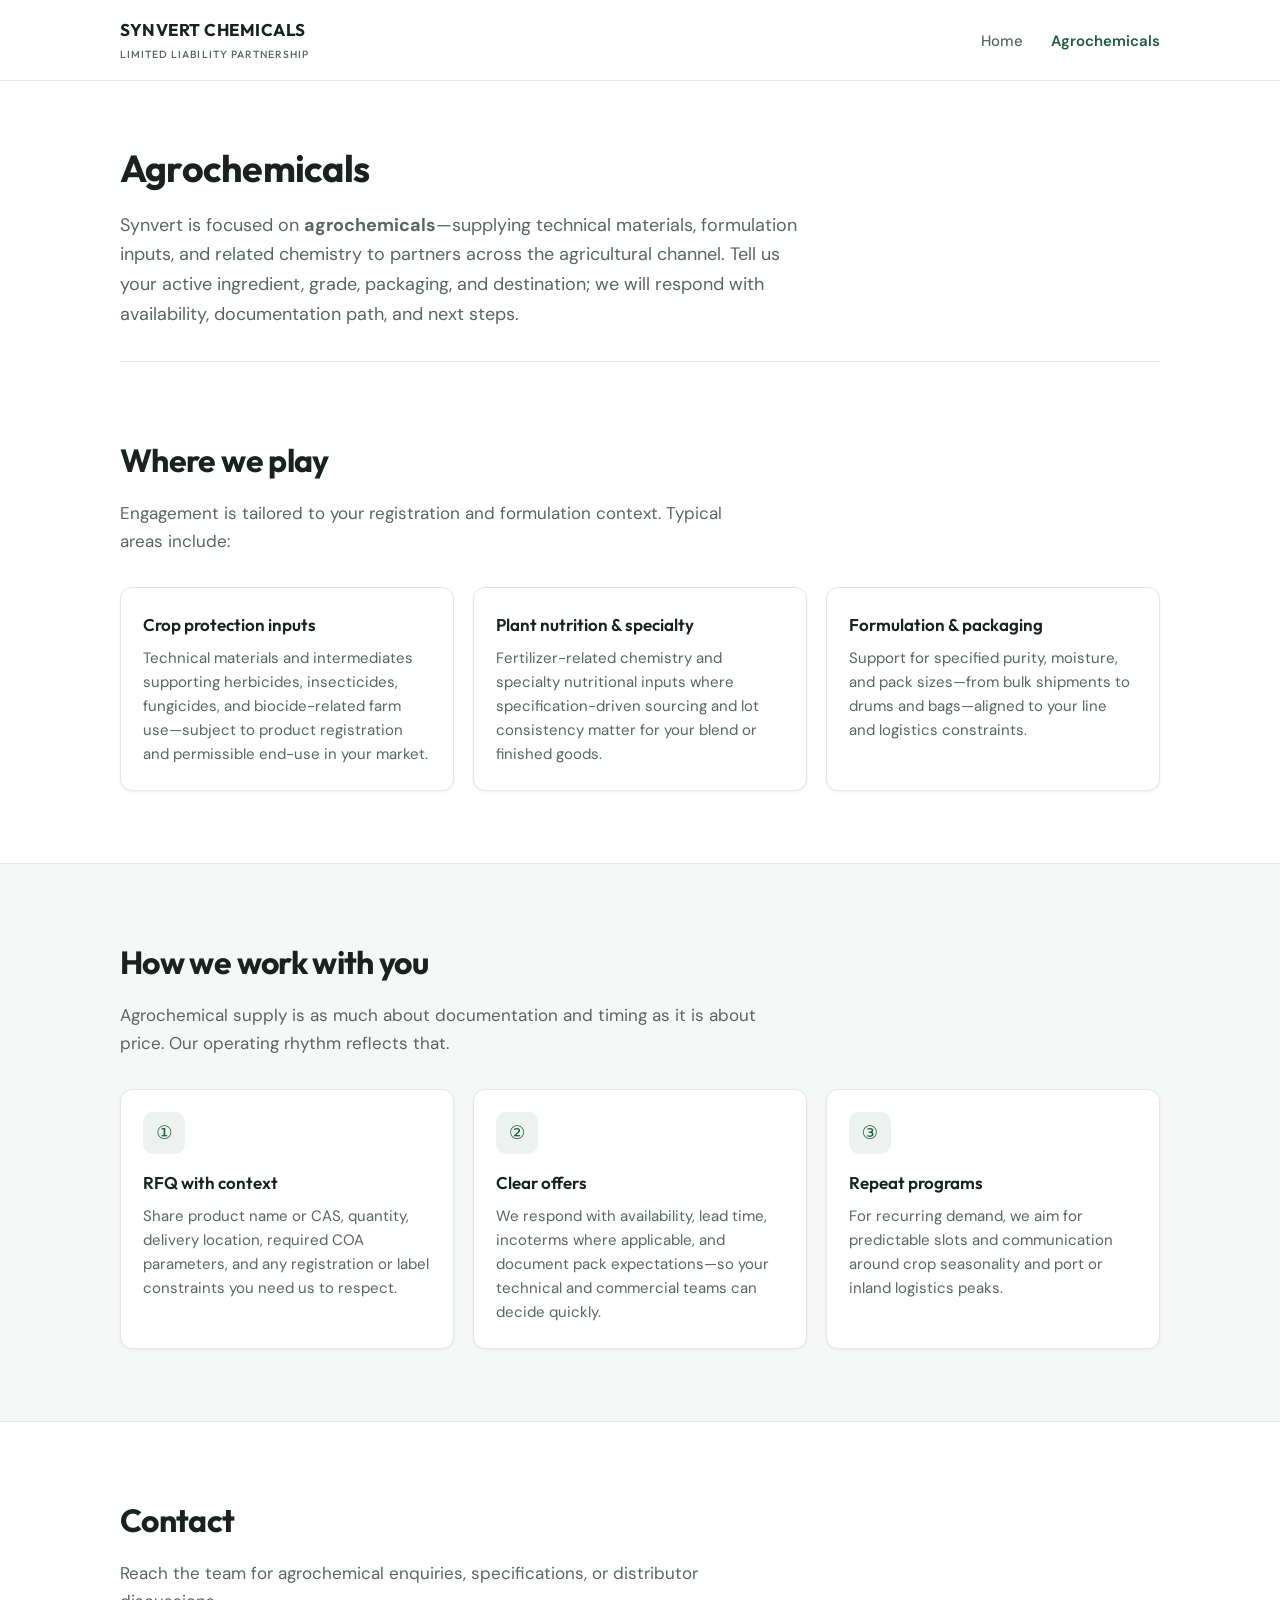
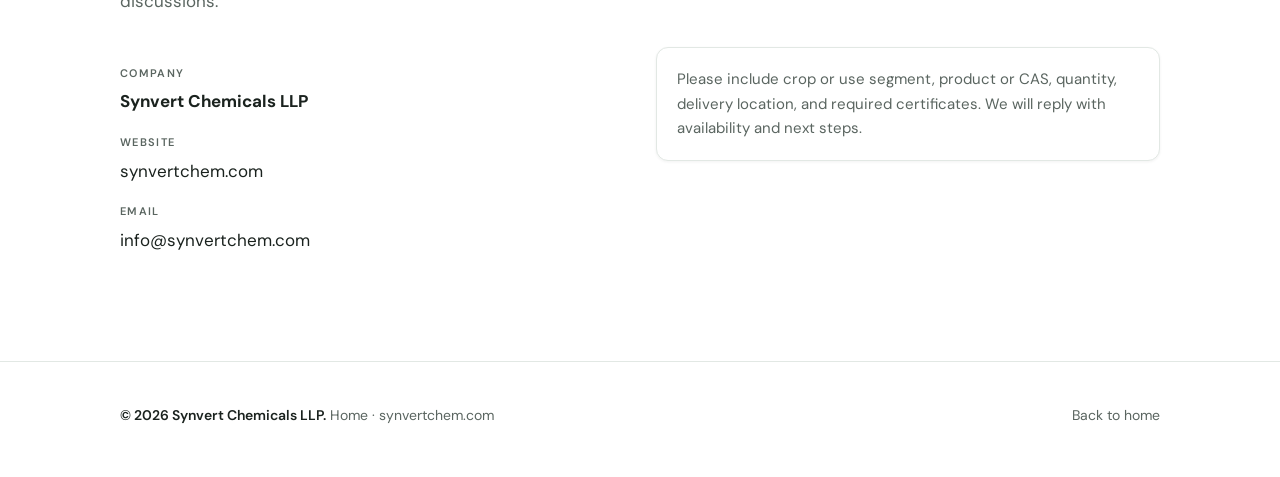
==== agrochem.html @ 607931fc "Two-page white layout with agrochemicals focus (home + agrochem) Made-with: Cursor" ====
<!DOCTYPE html>
<html lang="en">
  <head>
    <meta charset="utf-8" />
    <meta name="viewport" content="width=device-width, initial-scale=1" />
    <meta
      name="description"
      content="Synvert Chemicals LLP — agrochemical segments, capabilities, and contact."
    />
    <title>Agrochemicals | Synvert Chemicals LLP</title>
    <link rel="icon" href="favicon.svg" type="image/svg+xml" />
    <link rel="preconnect" href="https://fonts.googleapis.com" />
    <link rel="preconnect" href="https://fonts.gstatic.com" crossorigin />
    <link
      href="https://fonts.googleapis.com/css2?family=DM+Sans:ital,opsz,wght@0,9..40,400;0,9..40,500;0,9..40,600;0,9..40,700&family=Outfit:wght@500;600;700&display=swap"
      rel="stylesheet"
    />
    <link rel="stylesheet" href="css/styles.css" />
  </head>
  <body>
    <a class="sr-only" href="#main">Skip to main content</a>

    <header class="site-header">
      <div class="wrap header-inner">
        <a class="logo" href="index.html">
          SYNVERT CHEMICALS
          <span>Limited Liability Partnership</span>
        </a>
        <button
          type="button"
          class="nav-toggle"
          aria-expanded="false"
          aria-controls="site-nav"
        >
          Menu
        </button>
        <nav class="nav" id="site-nav" aria-label="Primary">
          <ul class="nav-list">
            <li><a href="index.html">Home</a></li>
            <li><a href="agrochem.html" aria-current="page">Agrochemicals</a></li>
          </ul>
        </nav>
      </div>
    </header>

    <div class="page-intro wrap">
      <h1>Agrochemicals</h1>
      <p class="lead">
        Synvert is focused on <strong>agrochemicals</strong>—supplying technical materials,
        formulation inputs, and related chemistry to partners across the agricultural
        channel. Tell us your active ingredient, grade, packaging, and destination; we will
        respond with availability, documentation path, and next steps.
      </p>
    </div>

    <main id="main">
      <section aria-labelledby="segments-heading">
        <div class="wrap">
          <h2 class="section-title" id="segments-heading">Where we play</h2>
          <p class="section-intro">
            Engagement is tailored to your registration and formulation context. Typical
            areas include:
          </p>
          <div class="cards">
            <article class="card">
              <h3>Crop protection inputs</h3>
              <p>
                Technical materials and intermediates supporting herbicides, insecticides,
                fungicides, and biocide-related farm use—subject to product registration
                and permissible end-use in your market.
              </p>
            </article>
            <article class="card">
              <h3>Plant nutrition &amp; specialty</h3>
              <p>
                Fertilizer-related chemistry and specialty nutritional inputs where
                specification-driven sourcing and lot consistency matter for your blend or
                finished goods.
              </p>
            </article>
            <article class="card">
              <h3>Formulation &amp; packaging</h3>
              <p>
                Support for specified purity, moisture, and pack sizes—from bulk shipments
                to drums and bags—aligned to your line and logistics constraints.
              </p>
            </article>
          </div>
        </div>
      </section>

      <section class="bg-alt" aria-labelledby="ops-heading">
        <div class="wrap">
          <h2 class="section-title" id="ops-heading">How we work with you</h2>
          <p class="section-intro">
            Agrochemical supply is as much about documentation and timing as it is about
            price. Our operating rhythm reflects that.
          </p>
          <div class="cards">
            <article class="card">
              <div class="card-icon" aria-hidden="true">①</div>
              <h3>RFQ with context</h3>
              <p>
                Share product name or CAS, quantity, delivery location, required COA
                parameters, and any registration or label constraints you need us to
                respect.
              </p>
            </article>
            <article class="card">
              <div class="card-icon" aria-hidden="true">②</div>
              <h3>Clear offers</h3>
              <p>
                We respond with availability, lead time, incoterms where applicable, and
                document pack expectations—so your technical and commercial teams can
                decide quickly.
              </p>
            </article>
            <article class="card">
              <div class="card-icon" aria-hidden="true">③</div>
              <h3>Repeat programs</h3>
              <p>
                For recurring demand, we aim for predictable slots and communication
                around crop seasonality and port or inland logistics peaks.
              </p>
            </article>
          </div>
        </div>
      </section>

      <section id="contact" aria-labelledby="contact-heading">
        <div class="wrap">
          <h2 class="section-title" id="contact-heading">Contact</h2>
          <p class="section-intro">
            Reach the team for agrochemical enquiries, specifications, or distributor
            discussions.
          </p>
          <div class="contact-box">
            <dl class="contact-details">
              <div>
                <dt>Company</dt>
                <dd><strong>Synvert Chemicals LLP</strong></dd>
              </div>
              <div>
                <dt>Website</dt>
                <dd>
                  <a href="https://synvertchem.com">synvertchem.com</a>
                </dd>
              </div>
              <div>
                <dt>Email</dt>
                <dd>
                  <a href="mailto:info@synvertchem.com">info@synvertchem.com</a>
                </dd>
              </div>
            </dl>
            <p class="contact-note">
              Please include crop or use segment, product or CAS, quantity, delivery
              location, and required certificates. We will reply with availability and next
              steps.
            </p>
          </div>
        </div>
      </section>
    </main>

    <footer class="site-footer">
      <div class="wrap footer-inner">
        <p>
          <strong>© <span id="year"></span> Synvert Chemicals LLP.</strong>
          <a href="index.html">Home</a>
          · <a href="https://synvertchem.com">synvertchem.com</a>
        </p>
        <p><a href="index.html">Back to home</a></p>
      </div>
    </footer>

    <script>
      document.getElementById("year").textContent = new Date().getFullYear();
    </script>
    <script src="js/main.js" defer></script>
  </body>
</html>
---- css/styles.css ----
/* Synvert Chemicals LLP — white layout, two-page site */

:root {
  --bg: #ffffff;
  --bg-subtle: #f6f8f7;
  --surface: #ffffff;
  --border: #e2e8e4;
  --text: #1a221e;
  --text-muted: #5a6560;
  --accent: #1f5c3f;
  --accent-hover: #16472f;
  --accent-soft: rgba(31, 92, 63, 0.08);
  --font: "DM Sans", system-ui, sans-serif;
  --font-display: "Outfit", var(--font);
  --radius: 12px;
  --shadow: 0 1px 3px rgba(26, 34, 30, 0.06);
  --shadow-lg: 0 20px 50px rgba(26, 34, 30, 0.08);
  --max: 1040px;
}

*,
*::before,
*::after {
  box-sizing: border-box;
}

html {
  scroll-behavior: smooth;
}

body {
  margin: 0;
  font-family: var(--font);
  font-size: 1.0625rem;
  line-height: 1.65;
  color: var(--text);
  background: var(--bg);
  -webkit-font-smoothing: antialiased;
}

a {
  color: var(--accent);
  text-decoration: none;
}

a:hover {
  text-decoration: underline;
}

img {
  max-width: 100%;
  height: auto;
  display: block;
}

.sr-only {
  position: absolute;
  width: 1px;
  height: 1px;
  padding: 0;
  margin: -1px;
  overflow: hidden;
  clip: rect(0, 0, 0, 0);
  white-space: nowrap;
  border: 0;
}

.wrap {
  width: min(100% - 2.5rem, var(--max));
  margin-inline: auto;
}

/* Header */
.site-header {
  position: sticky;
  top: 0;
  z-index: 100;
  background: rgba(255, 255, 255, 0.92);
  backdrop-filter: blur(10px);
  border-bottom: 1px solid var(--border);
}

.header-inner {
  display: flex;
  align-items: center;
  justify-content: space-between;
  padding: 1rem 0;
  gap: 1.5rem;
  position: relative;
}

.logo {
  font-family: var(--font-display);
  font-weight: 700;
  font-size: 1.0625rem;
  letter-spacing: 0.03em;
  color: var(--text);
  text-decoration: none;
}

.logo:hover {
  text-decoration: none;
  color: var(--accent);
}

.logo span {
  display: block;
  font-size: 0.65rem;
  font-weight: 500;
  letter-spacing: 0.1em;
  color: var(--text-muted);
  margin-top: 0.15rem;
  text-transform: uppercase;
}

.nav-toggle {
  display: none;
  background: var(--bg);
  border: 1px solid var(--border);
  color: var(--text);
  padding: 0.5rem 0.75rem;
  border-radius: 8px;
  cursor: pointer;
  font-size: 0.875rem;
}

.nav-list {
  display: flex;
  gap: 1.75rem;
  list-style: none;
  margin: 0;
  padding: 0;
  align-items: center;
}

.nav-list a {
  color: var(--text-muted);
  font-size: 0.9375rem;
  font-weight: 500;
  text-decoration: none;
}

.nav-list a:hover {
  color: var(--text);
}

.nav-list a[aria-current="page"] {
  color: var(--accent);
  font-weight: 600;
}

@media (max-width: 768px) {
  .nav-toggle {
    display: block;
  }

  .nav {
    position: absolute;
    top: 100%;
    left: 0;
    right: 0;
    background: var(--bg);
    border-bottom: 1px solid var(--border);
    padding: 1rem 1.25rem 1.25rem;
    display: none;
    box-shadow: var(--shadow-lg);
  }

  .nav.is-open {
    display: block;
  }

  .nav-list {
    flex-direction: column;
    gap: 1rem;
    align-items: flex-start;
  }
}

/* Hero */
.hero {
  padding: clamp(3.5rem, 8vw, 5rem) 0 clamp(3rem, 6vw, 4.5rem);
  background: var(--bg);
  border-bottom: 1px solid var(--border);
}

.hero-grid {
  display: grid;
  grid-template-columns: 1fr;
  gap: 2.5rem;
  align-items: start;
}

@media (min-width: 880px) {
  .hero-grid {
    grid-template-columns: 1.15fr 0.85fr;
    gap: 3.5rem;
    align-items: center;
  }
}

.hero-badge {
  display: inline-block;
  font-size: 0.6875rem;
  font-weight: 600;
  letter-spacing: 0.16em;
  text-transform: uppercase;
  color: var(--accent);
  background: var(--accent-soft);
  padding: 0.45rem 0.9rem;
  border-radius: 999px;
  margin-bottom: 1.25rem;
}

.hero h1 {
  font-family: var(--font-display);
  font-weight: 700;
  font-size: clamp(2rem, 4.5vw, 2.85rem);
  line-height: 1.18;
  letter-spacing: -0.02em;
  margin: 0 0 1.25rem;
  color: var(--text);
}

.hero-lead {
  font-size: 1.125rem;
  color: var(--text-muted);
  max-width: 38ch;
  margin: 0 0 1.75rem;
}

.hero-cta {
  display: flex;
  flex-wrap: wrap;
  gap: 0.875rem;
  align-items: center;
}

.btn {
  display: inline-flex;
  align-items: center;
  justify-content: center;
  padding: 0.8rem 1.45rem;
  font-family: inherit;
  font-size: 0.9375rem;
  font-weight: 600;
  border-radius: 10px;
  border: none;
  cursor: pointer;
  text-decoration: none;
  transition: background 0.15s ease, color 0.15s ease, box-shadow 0.15s ease;
}

.btn:active {
  transform: scale(0.99);
}

.btn-primary {
  background: var(--accent);
  color: #fff;
  box-shadow: var(--shadow);
}

.btn-primary:hover {
  text-decoration: none;
  background: var(--accent-hover);
  box-shadow: 0 4px 14px rgba(31, 92, 63, 0.22);
}

.btn-ghost {
  background: transparent;
  color: var(--text);
  border: 1px solid var(--border);
}

.btn-ghost:hover {
  text-decoration: none;
  border-color: var(--text-muted);
  background: var(--bg-subtle);
}

.hero-card {
  background: var(--surface);
  border: 1px solid var(--border);
  border-radius: var(--radius);
  padding: 1.5rem 1.5rem 1.65rem;
  box-shadow: var(--shadow-lg);
}

.hero-card h2 {
  font-family: var(--font-display);
  font-size: 0.8125rem;
  font-weight: 600;
  margin: 0 0 1rem;
  color: var(--text-muted);
  text-transform: uppercase;
  letter-spacing: 0.1em;
}

.stat-row {
  display: grid;
  grid-template-columns: repeat(3, 1fr);
  gap: 0.75rem;
  text-align: center;
}

.stat {
  padding: 0.85rem 0.5rem;
  background: var(--bg-subtle);
  border-radius: 8px;
  border: 1px solid var(--border);
}

.stat strong {
  display: block;
  font-family: var(--font-display);
  font-size: 1.125rem;
  color: var(--accent);
  margin-bottom: 0.35rem;
}

.stat span {
  font-size: 0.6875rem;
  color: var(--text-muted);
  line-height: 1.35;
}

/* Sections */
section {
  padding: clamp(3rem, 7vw, 4.5rem) 0;
}

.section-title {
  font-family: var(--font-display);
  font-size: clamp(1.6rem, 2.8vw, 2rem);
  font-weight: 700;
  letter-spacing: -0.02em;
  margin: 0 0 0.75rem;
  color: var(--text);
}

.section-intro {
  color: var(--text-muted);
  max-width: 54ch;
  margin: 0 0 2rem;
}

.bg-alt {
  background: var(--bg-subtle);
  border-block: 1px solid var(--border);
}

/* Cards */
.cards {
  display: grid;
  grid-template-columns: repeat(auto-fit, minmax(240px, 1fr));
  gap: 1.15rem;
}

.card {
  background: var(--surface);
  border: 1px solid var(--border);
  border-radius: var(--radius);
  padding: 1.4rem 1.4rem 1.5rem;
  box-shadow: var(--shadow);
  transition: border-color 0.2s ease, box-shadow 0.2s ease;
}

.card:hover {
  border-color: rgba(31, 92, 63, 0.25);
  box-shadow: 0 8px 28px rgba(26, 34, 30, 0.07);
}

.card-icon {
  width: 42px;
  height: 42px;
  border-radius: 10px;
  background: var(--accent-soft);
  color: var(--accent);
  display: flex;
  align-items: center;
  justify-content: center;
  font-size: 1.15rem;
  margin-bottom: 0.9rem;
}

.card h3 {
  font-family: var(--font-display);
  font-size: 1.0625rem;
  font-weight: 600;
  margin: 0 0 0.45rem;
  color: var(--text);
}

.card p {
  margin: 0;
  font-size: 0.9375rem;
  color: var(--text-muted);
  line-height: 1.6;
}

/* Page intro (second page) */
.page-intro {
  padding: clamp(2.5rem, 6vw, 3.5rem) 0 0;
  border-bottom: 1px solid var(--border);
}

.page-intro h1 {
  font-family: var(--font-display);
  font-size: clamp(1.85rem, 3.5vw, 2.35rem);
  font-weight: 700;
  letter-spacing: -0.02em;
  margin: 0 0 0.75rem;
}

.page-intro .lead {
  font-size: 1.125rem;
  color: var(--text-muted);
  max-width: 58ch;
  margin: 0 0 2rem;
}

/* Contact */
.contact-box {
  display: grid;
  gap: 2rem;
}

@media (min-width: 768px) {
  .contact-box {
    grid-template-columns: 1fr 1fr;
    align-items: start;
  }
}

.contact-details dt {
  font-size: 0.6875rem;
  font-weight: 600;
  letter-spacing: 0.12em;
  text-transform: uppercase;
  color: var(--text-muted);
  margin-bottom: 0.35rem;
}

.contact-details dd {
  margin: 0 0 1.1rem;
  font-size: 1.0625rem;
}

.contact-details a {
  color: var(--text);
}

.contact-details a:hover {
  color: var(--accent);
}

.contact-note {
  font-size: 0.9375rem;
  color: var(--text-muted);
  margin: 0;
  padding: 1.2rem 1.25rem;
  background: var(--surface);
  border-radius: var(--radius);
  border: 1px solid var(--border);
  box-shadow: var(--shadow);
}

/* CTA band */
.cta-band {
  background: var(--accent);
  color: #fff;
  padding: clamp(2rem, 5vw, 2.75rem) 0;
  text-align: center;
}

.cta-band h2 {
  font-family: var(--font-display);
  font-size: clamp(1.35rem, 2.5vw, 1.65rem);
  font-weight: 700;
  margin: 0 0 0.5rem;
}

.cta-band p {
  margin: 0 0 1.25rem;
  opacity: 0.92;
  font-size: 1rem;
}

.cta-band .btn-primary {
  background: #fff;
  color: var(--accent);
}

.cta-band .btn-primary:hover {
  background: var(--bg-subtle);
  color: var(--accent-hover);
}

/* Footer */
.site-footer {
  padding: 1.75rem 0 2.25rem;
  border-top: 1px solid var(--border);
  font-size: 0.875rem;
  color: var(--text-muted);
  background: var(--bg);
}

.footer-inner {
  display: flex;
  flex-wrap: wrap;
  gap: 1rem;
  justify-content: space-between;
  align-items: center;
}

.site-footer strong {
  color: var(--text);
  font-weight: 600;
}

.site-footer a {
  color: var(--text-muted);
}

.site-footer a:hover {
  color: var(--accent);
}
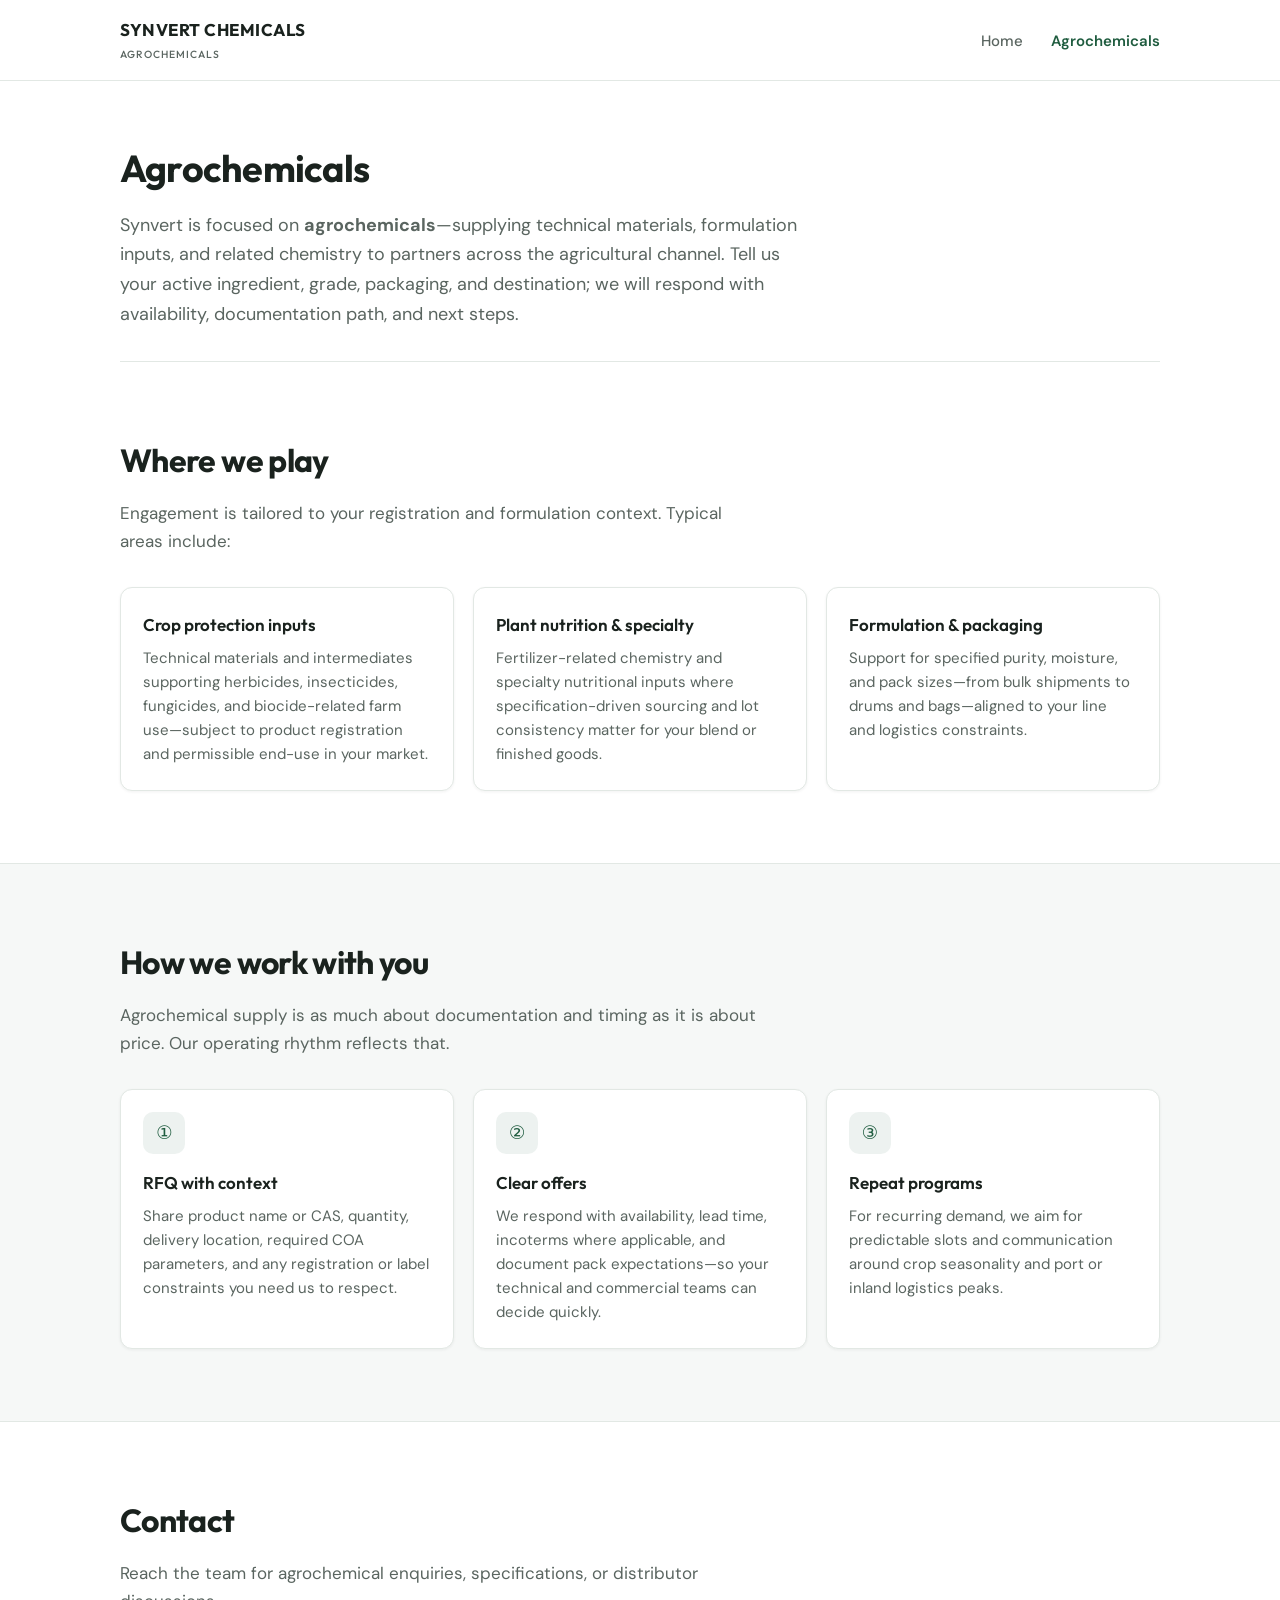
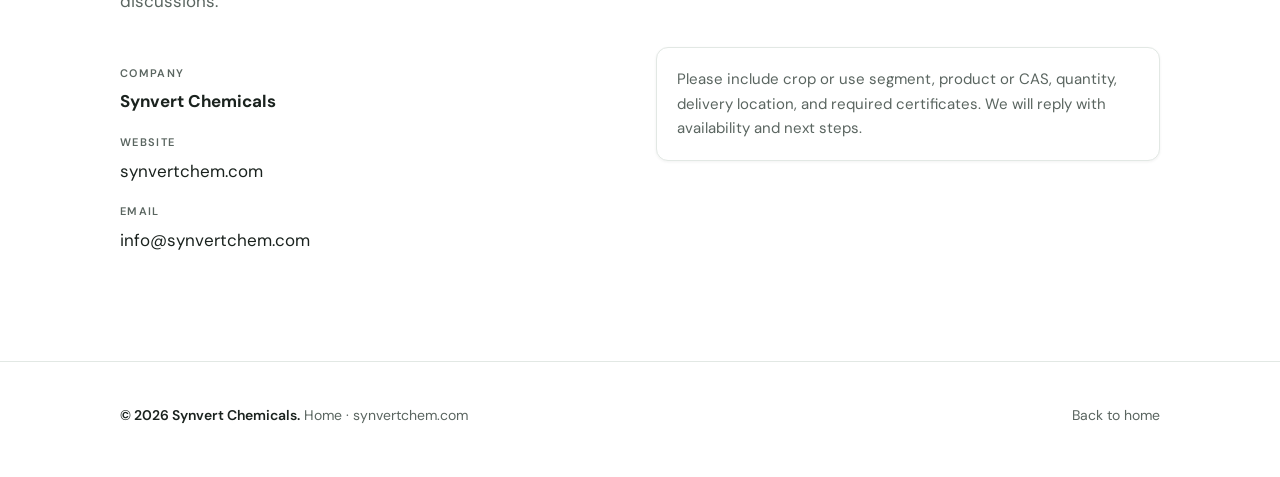
==== commit 252590bd: "De-emphasize legal form: use Synvert Chemicals, Agrochemicals tagline Made-with: Cursor" ====
--- a/agrochem.html
+++ b/agrochem.html
@@ -5,9 +5,9 @@
     <meta name="viewport" content="width=device-width, initial-scale=1" />
     <meta
       name="description"
-      content="Synvert Chemicals LLP — agrochemical segments, capabilities, and contact."
+      content="Synvert Chemicals — agrochemical segments, capabilities, and contact."
     />
-    <title>Agrochemicals | Synvert Chemicals LLP</title>
+    <title>Agrochemicals | Synvert Chemicals</title>
     <link rel="icon" href="favicon.svg" type="image/svg+xml" />
     <link rel="preconnect" href="https://fonts.googleapis.com" />
     <link rel="preconnect" href="https://fonts.gstatic.com" crossorigin />
@@ -24,7 +24,7 @@
       <div class="wrap header-inner">
         <a class="logo" href="index.html">
           SYNVERT CHEMICALS
-          <span>Limited Liability Partnership</span>
+          <span>Agrochemicals</span>
         </a>
         <button
           type="button"
@@ -138,7 +138,7 @@
             <dl class="contact-details">
               <div>
                 <dt>Company</dt>
-                <dd><strong>Synvert Chemicals LLP</strong></dd>
+                <dd><strong>Synvert Chemicals</strong></dd>
               </div>
               <div>
                 <dt>Website</dt>
@@ -166,7 +166,7 @@
     <footer class="site-footer">
       <div class="wrap footer-inner">
         <p>
-          <strong>© <span id="year"></span> Synvert Chemicals LLP.</strong>
+          <strong>© <span id="year"></span> Synvert Chemicals.</strong>
           <a href="index.html">Home</a>
           · <a href="https://synvertchem.com">synvertchem.com</a>
         </p>
--- a/css/styles.css
+++ b/css/styles.css
@@ -1,4 +1,4 @@
-/* Synvert Chemicals LLP — white layout, two-page site */
+/* Synvert Chemicals — white layout, two-page site */
 
 :root {
   --bg: #ffffff;
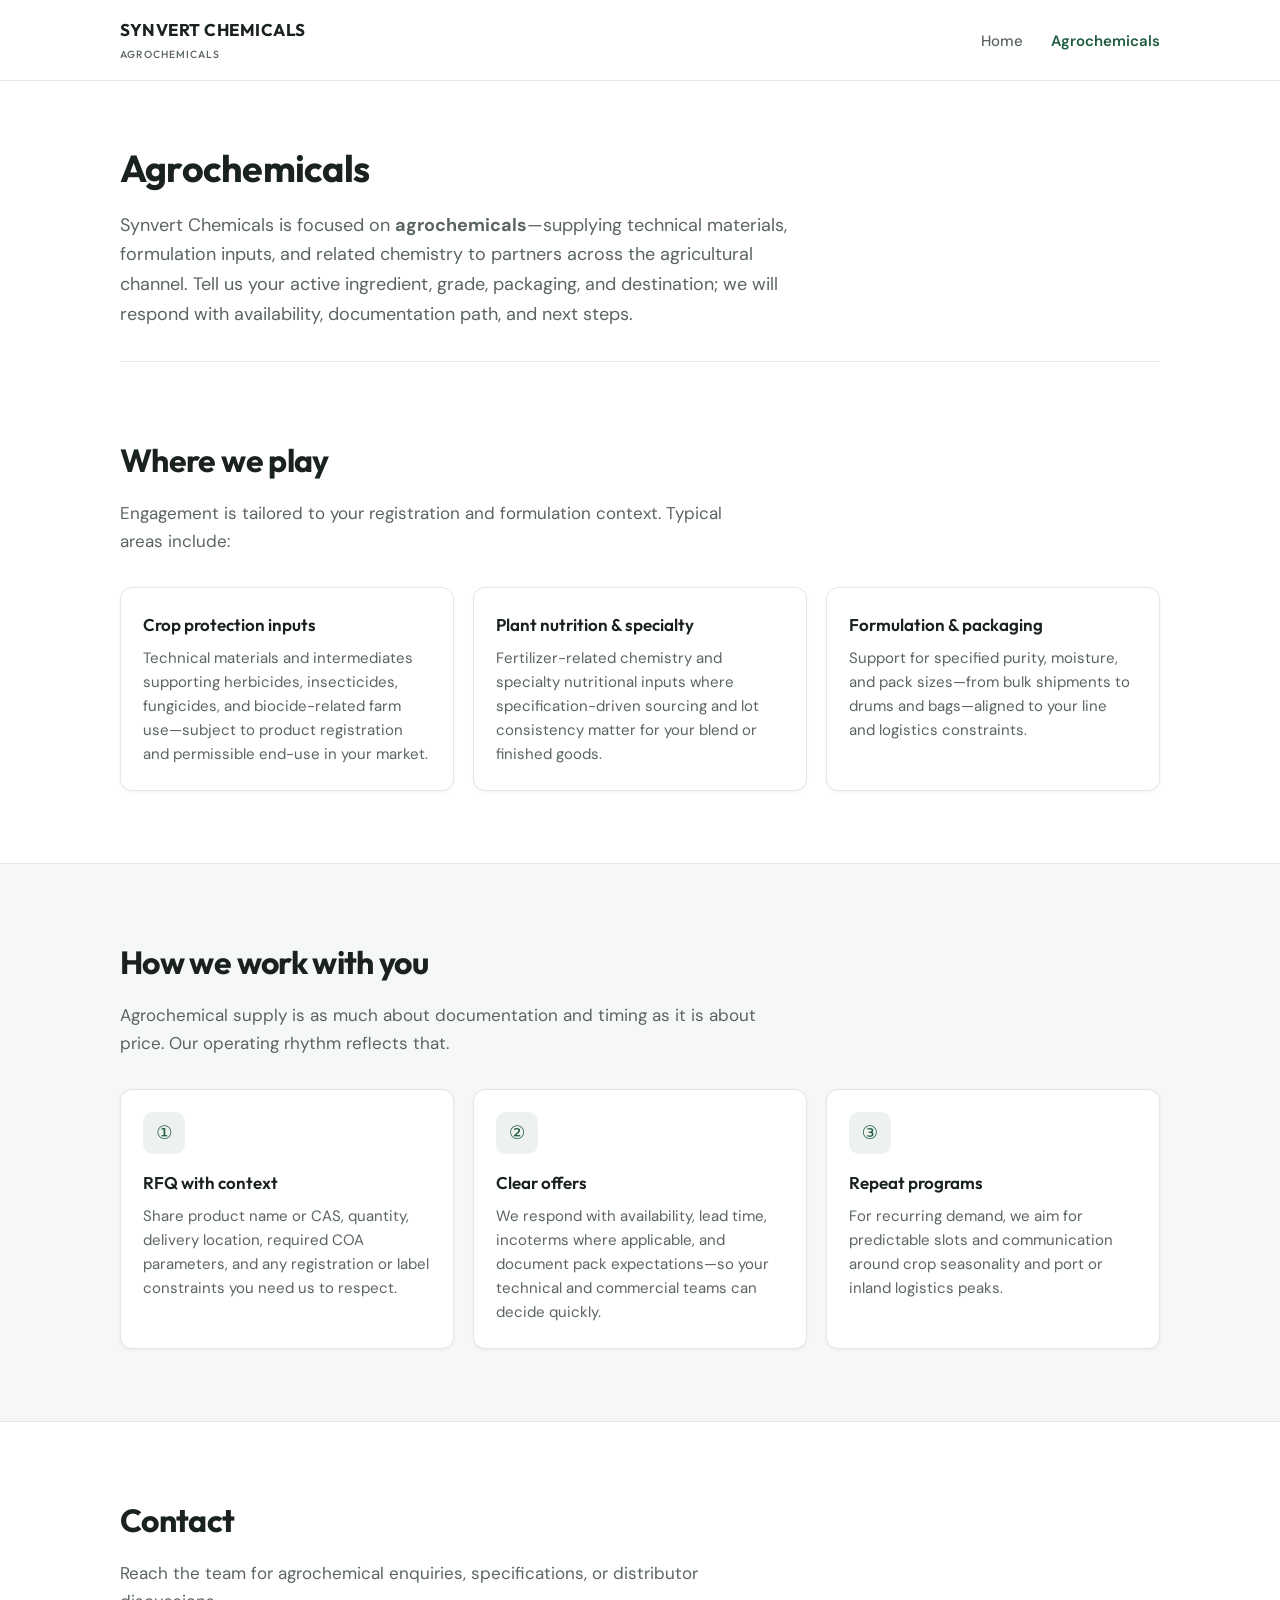
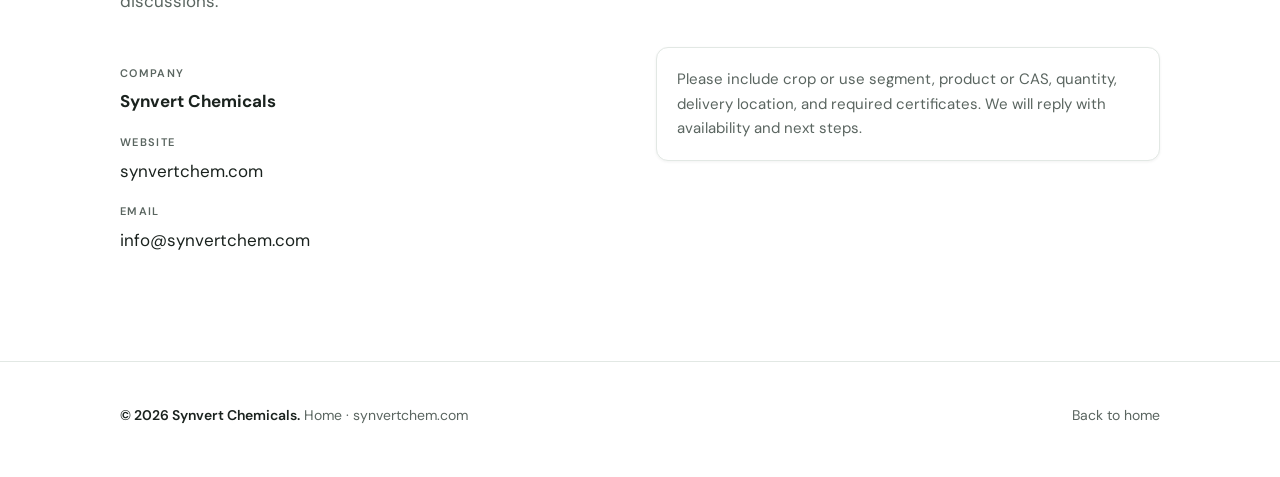
==== commit 80593eef: "SEO: Synvert Chemicals-only titles, canonical, OG/Twitter, JSON-LD; no LLP Made-with: Cursor" ====
--- a/agrochem.html
+++ b/agrochem.html
@@ -3,12 +3,37 @@
   <head>
     <meta charset="utf-8" />
     <meta name="viewport" content="width=device-width, initial-scale=1" />
+    <link rel="canonical" href="https://synvertchem.com/agrochem.html" />
     <meta
       name="description"
-      content="Synvert Chemicals — agrochemical segments, capabilities, and contact."
-    />
-    <title>Agrochemicals | Synvert Chemicals</title>
+      content="Synvert Chemicals — agrochemical segments, capabilities, and how to contact our team."
+    />
+    <title>Synvert Chemicals — Agrochemicals</title>
+    <meta property="og:type" content="website" />
+    <meta property="og:site_name" content="Synvert Chemicals" />
+    <meta property="og:title" content="Synvert Chemicals — Agrochemicals" />
+    <meta
+      property="og:description"
+      content="Crop protection, plant nutrition, formulation support, and contact for Synvert Chemicals."
+    />
+    <meta property="og:url" content="https://synvertchem.com/agrochem.html" />
+    <meta name="twitter:card" content="summary" />
+    <meta name="twitter:title" content="Synvert Chemicals — Agrochemicals" />
+    <meta
+      name="twitter:description"
+      content="Crop protection, plant nutrition, formulation support, and contact for Synvert Chemicals."
+    />
+    <meta name="application-name" content="Synvert Chemicals" />
     <link rel="icon" href="favicon.svg" type="image/svg+xml" />
+    <script type="application/ld+json">
+      {
+        "@context": "https://schema.org",
+        "@type": "WebPage",
+        "name": "Synvert Chemicals — Agrochemicals",
+        "url": "https://synvertchem.com/agrochem.html",
+        "isPartOf": { "@type": "WebSite", "name": "Synvert Chemicals", "url": "https://synvertchem.com/" }
+      }
+    </script>
     <link rel="preconnect" href="https://fonts.googleapis.com" />
     <link rel="preconnect" href="https://fonts.gstatic.com" crossorigin />
     <link
@@ -46,7 +71,7 @@
     <div class="page-intro wrap">
       <h1>Agrochemicals</h1>
       <p class="lead">
-        Synvert is focused on <strong>agrochemicals</strong>—supplying technical materials,
+        Synvert Chemicals is focused on <strong>agrochemicals</strong>—supplying technical materials,
         formulation inputs, and related chemistry to partners across the agricultural
         channel. Tell us your active ingredient, grade, packaging, and destination; we will
         respond with availability, documentation path, and next steps.
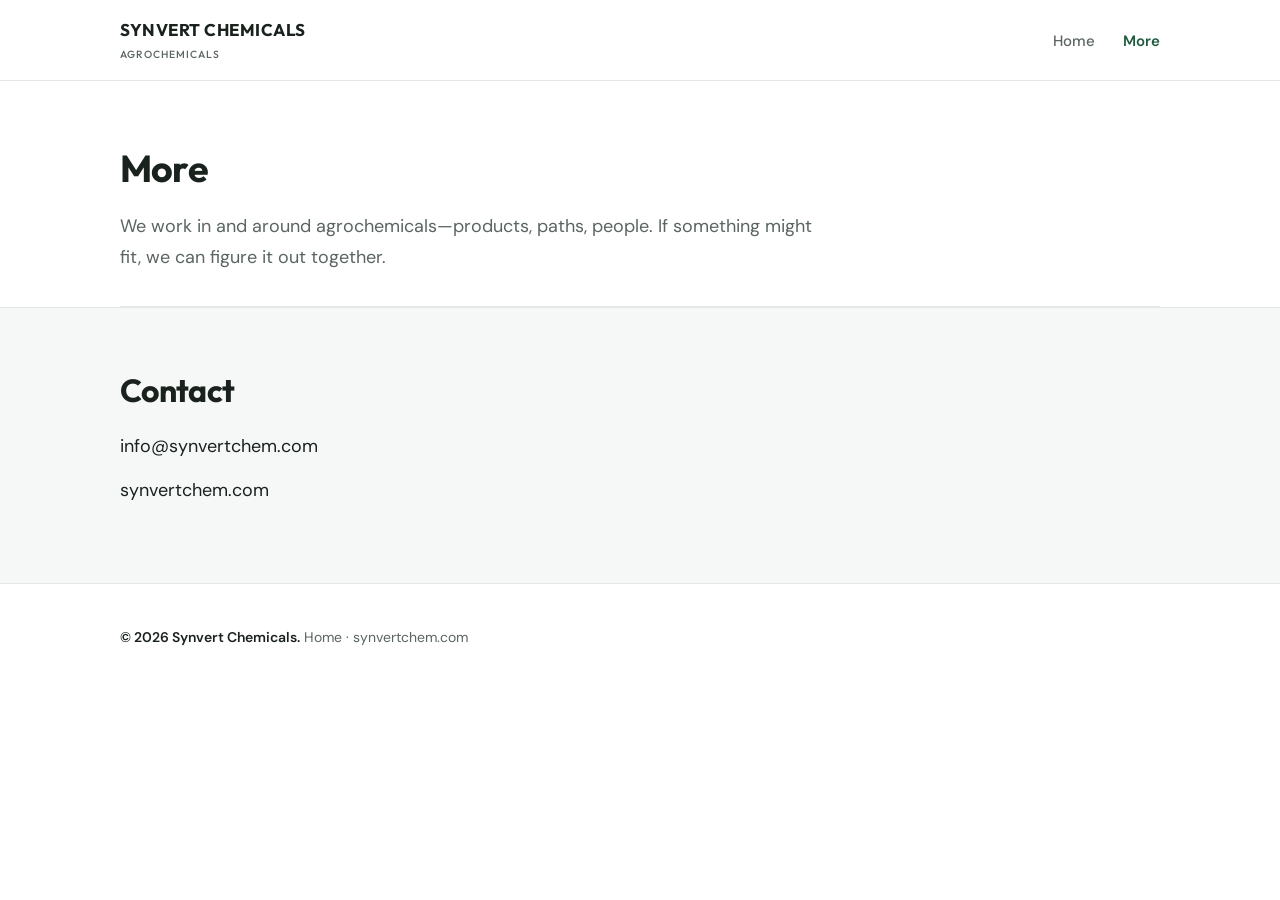
==== commit 5896e70f: "Simplify copy: minimal vague open-ended two-page layout Made-with: Cursor" ====
--- a/agrochem.html
+++ b/agrochem.html
@@ -6,30 +6,24 @@
     <link rel="canonical" href="https://synvertchem.com/agrochem.html" />
     <meta
       name="description"
-      content="Synvert Chemicals — agrochemical segments, capabilities, and how to contact our team."
+      content="Synvert Chemicals — agrochemicals; get in touch."
     />
-    <title>Synvert Chemicals — Agrochemicals</title>
+    <title>Synvert Chemicals — More</title>
     <meta property="og:type" content="website" />
     <meta property="og:site_name" content="Synvert Chemicals" />
-    <meta property="og:title" content="Synvert Chemicals — Agrochemicals" />
-    <meta
-      property="og:description"
-      content="Crop protection, plant nutrition, formulation support, and contact for Synvert Chemicals."
-    />
+    <meta property="og:title" content="Synvert Chemicals — More" />
+    <meta property="og:description" content="Synvert Chemicals — agrochemicals; get in touch." />
     <meta property="og:url" content="https://synvertchem.com/agrochem.html" />
     <meta name="twitter:card" content="summary" />
-    <meta name="twitter:title" content="Synvert Chemicals — Agrochemicals" />
-    <meta
-      name="twitter:description"
-      content="Crop protection, plant nutrition, formulation support, and contact for Synvert Chemicals."
-    />
+    <meta name="twitter:title" content="Synvert Chemicals — More" />
+    <meta name="twitter:description" content="Synvert Chemicals — agrochemicals; get in touch." />
     <meta name="application-name" content="Synvert Chemicals" />
     <link rel="icon" href="favicon.svg" type="image/svg+xml" />
     <script type="application/ld+json">
       {
         "@context": "https://schema.org",
         "@type": "WebPage",
-        "name": "Synvert Chemicals — Agrochemicals",
+        "name": "Synvert Chemicals — More",
         "url": "https://synvertchem.com/agrochem.html",
         "isPartOf": { "@type": "WebSite", "name": "Synvert Chemicals", "url": "https://synvertchem.com/" }
       }
@@ -62,126 +56,30 @@
         <nav class="nav" id="site-nav" aria-label="Primary">
           <ul class="nav-list">
             <li><a href="index.html">Home</a></li>
-            <li><a href="agrochem.html" aria-current="page">Agrochemicals</a></li>
+            <li><a href="agrochem.html" aria-current="page">More</a></li>
           </ul>
         </nav>
       </div>
     </header>
 
-    <div class="page-intro wrap">
-      <h1>Agrochemicals</h1>
-      <p class="lead">
-        Synvert Chemicals is focused on <strong>agrochemicals</strong>—supplying technical materials,
-        formulation inputs, and related chemistry to partners across the agricultural
-        channel. Tell us your active ingredient, grade, packaging, and destination; we will
-        respond with availability, documentation path, and next steps.
+    <div class="page-intro wrap page-intro--minimal">
+      <h1 class="page-h1">More</h1>
+      <p class="lead lead--open">
+        We work in and around agrochemicals—products, paths, people. If something might
+        fit, we can figure it out together.
       </p>
     </div>
 
     <main id="main">
-      <section aria-labelledby="segments-heading">
+      <section id="contact" class="section-soft" aria-labelledby="contact-heading">
         <div class="wrap">
-          <h2 class="section-title" id="segments-heading">Where we play</h2>
-          <p class="section-intro">
-            Engagement is tailored to your registration and formulation context. Typical
-            areas include:
-          </p>
-          <div class="cards">
-            <article class="card">
-              <h3>Crop protection inputs</h3>
-              <p>
-                Technical materials and intermediates supporting herbicides, insecticides,
-                fungicides, and biocide-related farm use—subject to product registration
-                and permissible end-use in your market.
-              </p>
-            </article>
-            <article class="card">
-              <h3>Plant nutrition &amp; specialty</h3>
-              <p>
-                Fertilizer-related chemistry and specialty nutritional inputs where
-                specification-driven sourcing and lot consistency matter for your blend or
-                finished goods.
-              </p>
-            </article>
-            <article class="card">
-              <h3>Formulation &amp; packaging</h3>
-              <p>
-                Support for specified purity, moisture, and pack sizes—from bulk shipments
-                to drums and bags—aligned to your line and logistics constraints.
-              </p>
-            </article>
-          </div>
-        </div>
-      </section>
-
-      <section class="bg-alt" aria-labelledby="ops-heading">
-        <div class="wrap">
-          <h2 class="section-title" id="ops-heading">How we work with you</h2>
-          <p class="section-intro">
-            Agrochemical supply is as much about documentation and timing as it is about
-            price. Our operating rhythm reflects that.
-          </p>
-          <div class="cards">
-            <article class="card">
-              <div class="card-icon" aria-hidden="true">①</div>
-              <h3>RFQ with context</h3>
-              <p>
-                Share product name or CAS, quantity, delivery location, required COA
-                parameters, and any registration or label constraints you need us to
-                respect.
-              </p>
-            </article>
-            <article class="card">
-              <div class="card-icon" aria-hidden="true">②</div>
-              <h3>Clear offers</h3>
-              <p>
-                We respond with availability, lead time, incoterms where applicable, and
-                document pack expectations—so your technical and commercial teams can
-                decide quickly.
-              </p>
-            </article>
-            <article class="card">
-              <div class="card-icon" aria-hidden="true">③</div>
-              <h3>Repeat programs</h3>
-              <p>
-                For recurring demand, we aim for predictable slots and communication
-                around crop seasonality and port or inland logistics peaks.
-              </p>
-            </article>
-          </div>
-        </div>
-      </section>
-
-      <section id="contact" aria-labelledby="contact-heading">
-        <div class="wrap">
-          <h2 class="section-title" id="contact-heading">Contact</h2>
-          <p class="section-intro">
-            Reach the team for agrochemical enquiries, specifications, or distributor
-            discussions.
-          </p>
-          <div class="contact-box">
-            <dl class="contact-details">
-              <div>
-                <dt>Company</dt>
-                <dd><strong>Synvert Chemicals</strong></dd>
-              </div>
-              <div>
-                <dt>Website</dt>
-                <dd>
-                  <a href="https://synvertchem.com">synvertchem.com</a>
-                </dd>
-              </div>
-              <div>
-                <dt>Email</dt>
-                <dd>
-                  <a href="mailto:info@synvertchem.com">info@synvertchem.com</a>
-                </dd>
-              </div>
-            </dl>
-            <p class="contact-note">
-              Please include crop or use segment, product or CAS, quantity, delivery
-              location, and required certificates. We will reply with availability and next
-              steps.
+          <h2 class="section-title section-title--quiet" id="contact-heading">Contact</h2>
+          <div class="contact-simple">
+            <p>
+              <a href="mailto:info@synvertchem.com">info@synvertchem.com</a>
+            </p>
+            <p>
+              <a href="https://synvertchem.com">synvertchem.com</a>
             </p>
           </div>
         </div>
@@ -195,7 +93,6 @@
           <a href="index.html">Home</a>
           · <a href="https://synvertchem.com">synvertchem.com</a>
         </p>
-        <p><a href="index.html">Back to home</a></p>
       </div>
     </footer>
 
--- a/css/styles.css
+++ b/css/styles.css
@@ -222,6 +222,84 @@
   color: var(--text);
 }
 
+.hero--minimal {
+  padding: clamp(4.5rem, 14vw, 7rem) 0 clamp(3rem, 8vw, 4.5rem);
+  border-bottom: none;
+}
+
+.hero-min-inner {
+  max-width: 36rem;
+}
+
+.hero--minimal .hero-lead--soft {
+  max-width: 28rem;
+  font-size: 1.1875rem;
+  font-weight: 400;
+  color: var(--text-muted);
+  line-height: 1.7;
+}
+
+.section-soft {
+  padding: clamp(2.5rem, 6vw, 3.5rem) 0 clamp(3rem, 8vw, 4rem);
+  background: var(--bg-subtle);
+  border-top: 1px solid var(--border);
+}
+
+.section-title--quiet {
+  font-size: clamp(1.125rem, 2vw, 1.35rem);
+  font-weight: 600;
+  color: var(--text-muted);
+  letter-spacing: 0.02em;
+  margin-bottom: 1rem;
+}
+
+.section-one {
+  margin: 0;
+  max-width: 40ch;
+  font-size: 1.0625rem;
+  color: var(--text-muted);
+  line-height: 1.75;
+}
+
+.page-intro--minimal {
+  padding: clamp(3rem, 10vw, 4.5rem) 0 0;
+  border-bottom: none;
+}
+
+.page-h1 {
+  font-family: var(--font-display);
+  font-weight: 700;
+  font-size: clamp(1.75rem, 3vw, 2.125rem);
+  letter-spacing: -0.02em;
+  margin: 0 0 1.25rem;
+  color: var(--text);
+}
+
+.lead--open {
+  font-size: 1.125rem;
+  color: var(--text-muted);
+  max-width: 38ch;
+  margin: 0 0 1rem;
+  line-height: 1.75;
+}
+
+.contact-simple {
+  padding-top: 0.25rem;
+}
+
+.contact-simple p {
+  margin: 0 0 0.85rem;
+  font-size: 1.125rem;
+}
+
+.contact-simple a {
+  color: var(--text);
+}
+
+.contact-simple a:hover {
+  color: var(--accent);
+}
+
 .hero-lead {
   font-size: 1.125rem;
   color: var(--text-muted);
